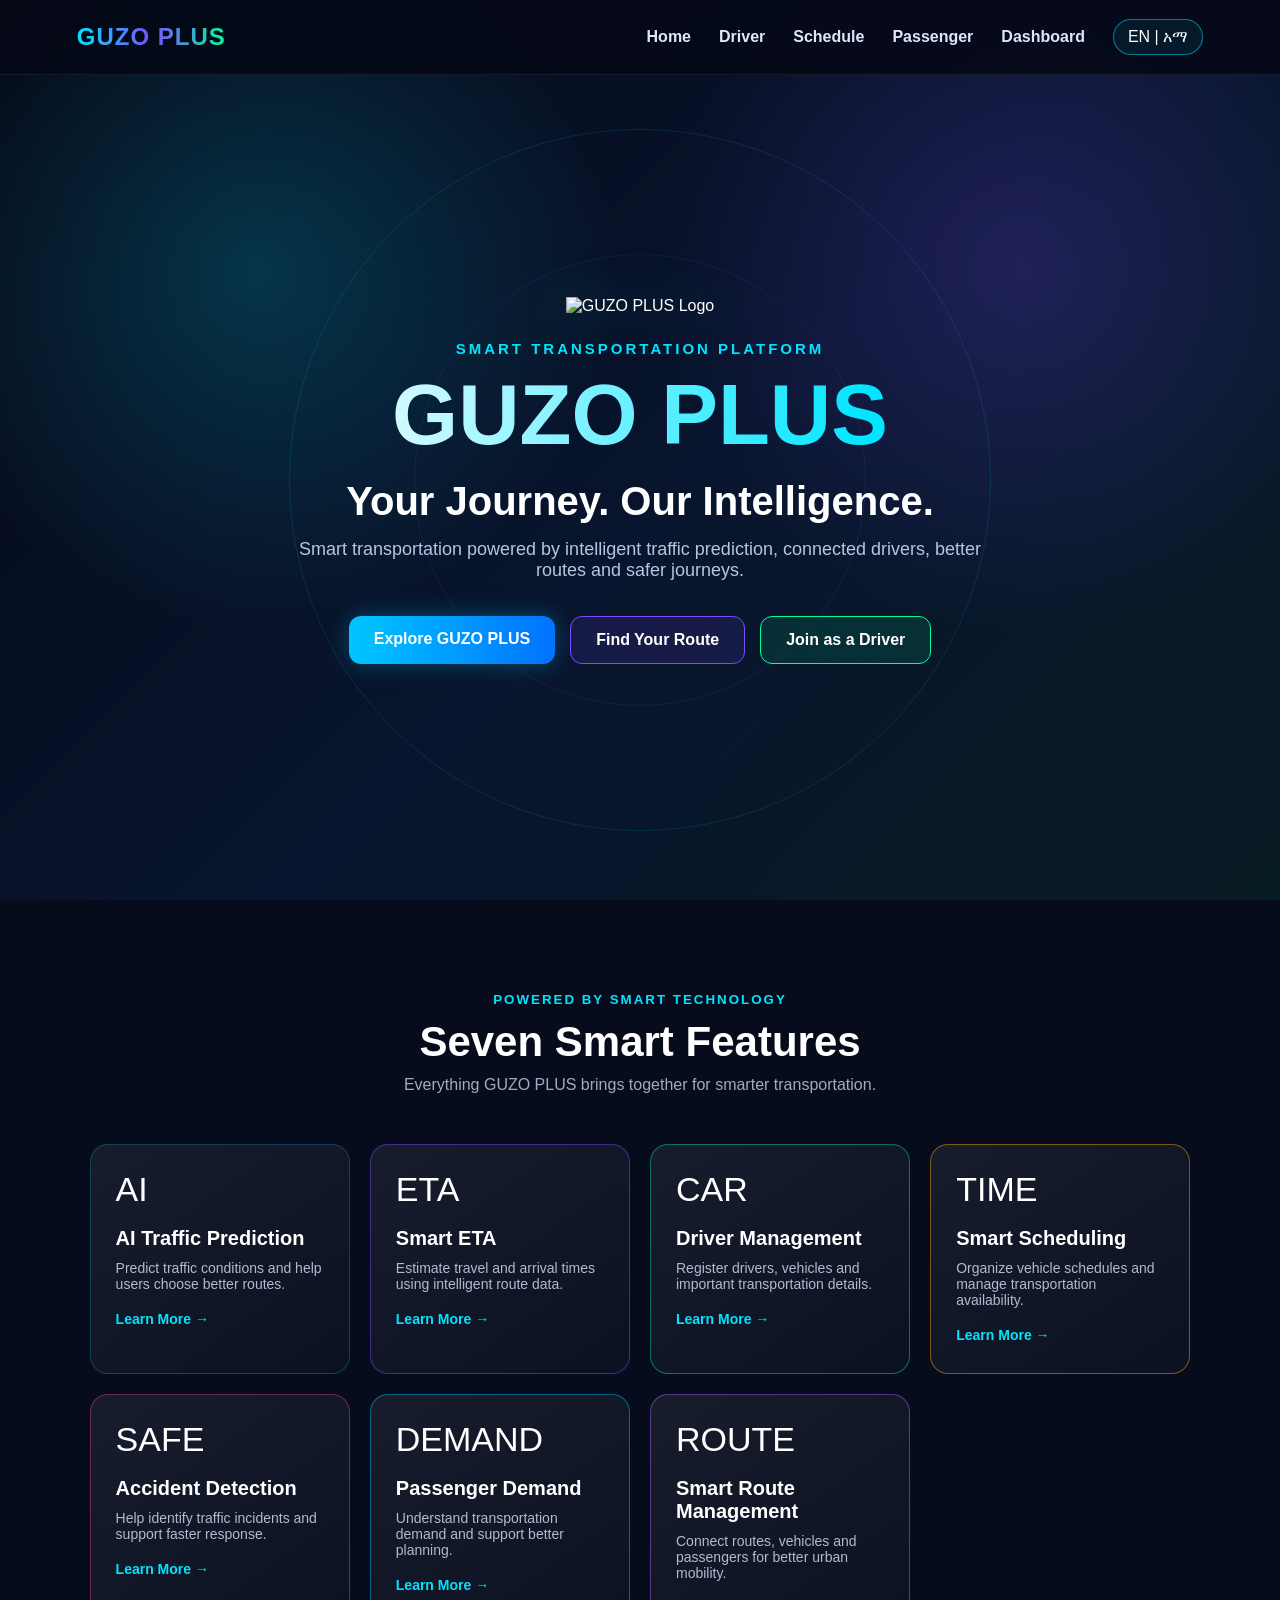
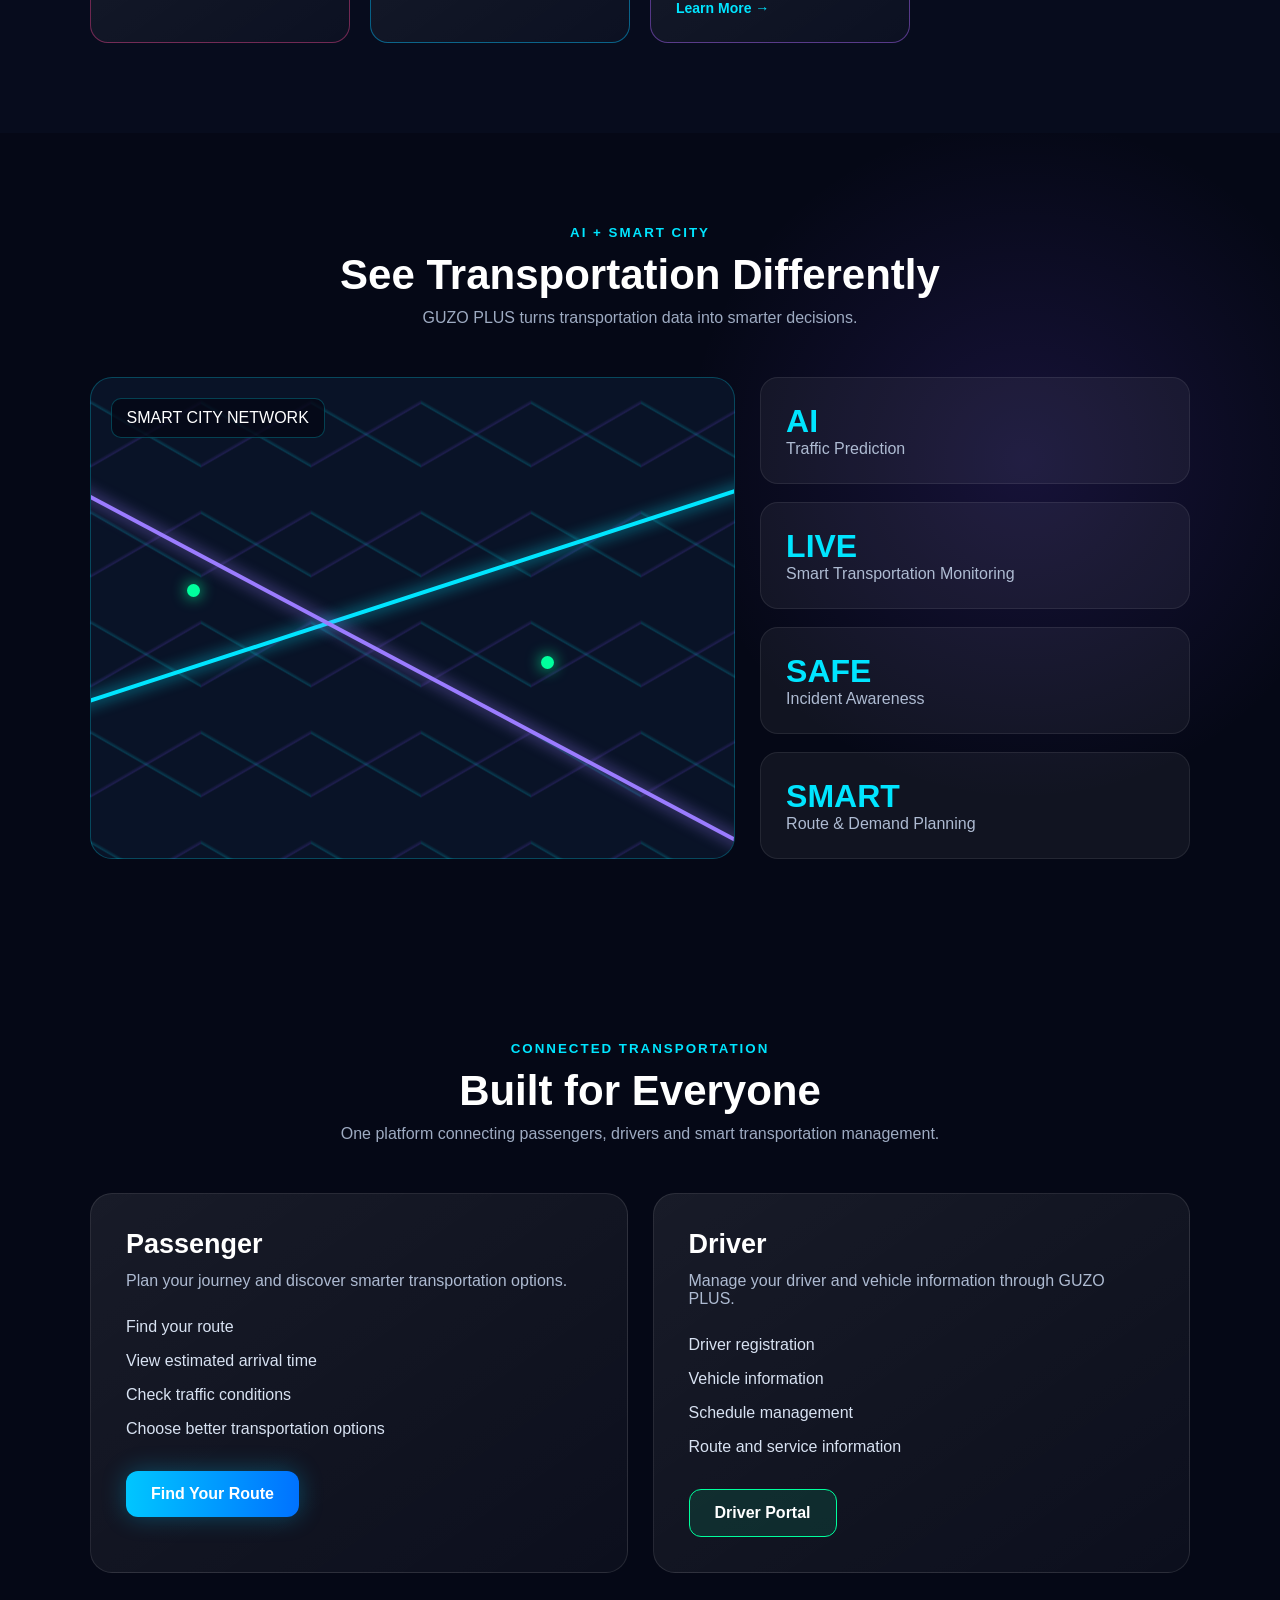
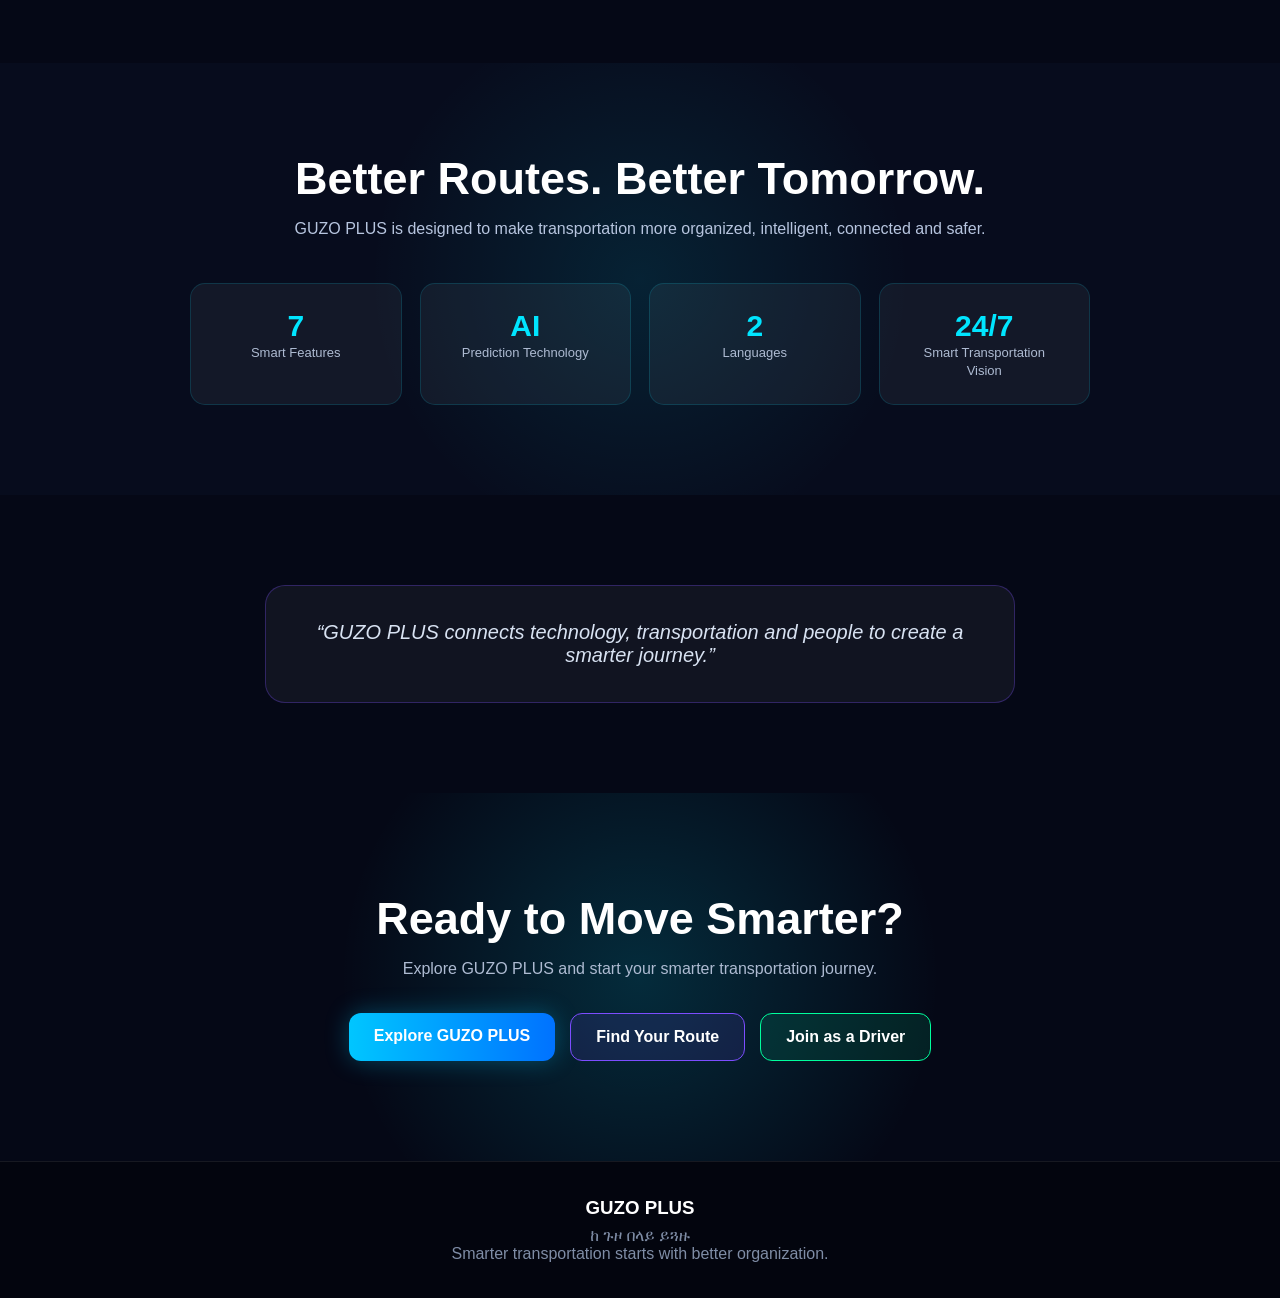
==== templates/index.html @ dc935cc4 "Initial GUZO PLUS prototype" ====
<!DOCTYPE html>
<html lang="en">
<head>
    <meta charset="UTF-8">
    <meta name="viewport" content="width=device-width, initial-scale=1.0">

    <title>GUZO PLUS | Smart Transportation</title>

    <style>
        * {
            margin: 0;
            padding: 0;
            box-sizing: border-box;
        }

        html {
            scroll-behavior: smooth;
        }

        body {
            font-family: Arial, Helvetica, sans-serif;
            background: #050816;
            color: white;
            overflow-x: hidden;
        }

        /* =========================
           NAVBAR
        ========================= */

        nav {
            position: fixed;
            top: 0;
            left: 0;
            width: 100%;
            height: 75px;
            padding: 0 6%;
            display: flex;
            align-items: center;
            justify-content: space-between;
            background: rgba(5, 8, 22, 0.88);
            backdrop-filter: blur(15px);
            border-bottom: 1px solid rgba(255,255,255,0.08);
            z-index: 1000;
        }

        .brand {
            font-size: 24px;
            font-weight: 800;
            letter-spacing: 1px;
        }

        .brand span {
            background: linear-gradient(90deg, #00e5ff, #7c4dff, #00ff9d);
            -webkit-background-clip: text;
            -webkit-text-fill-color: transparent;
        }

        .nav-links {
            display: flex;
            align-items: center;
            gap: 28px;
        }

        .nav-links a {
            color: #dce7ff;
            text-decoration: none;
            font-weight: 600;
            transition: 0.3s;
        }

        .nav-links a:hover {
            color: #00e5ff;
        }

        .language {
            border: 1px solid rgba(0,229,255,0.5);
            padding: 8px 14px;
            border-radius: 20px;
            color: white;
            background: rgba(0,229,255,0.08);
        }

        /* =========================
           HERO
        ========================= */

        .hero {
            min-height: 100vh;
            padding: 150px 7% 90px;
            display: flex;
            align-items: center;
            justify-content: center;
            text-align: center;
            position: relative;
            overflow: hidden;
            background:
                radial-gradient(circle at 20% 30%, rgba(0,229,255,0.18), transparent 30%),
                radial-gradient(circle at 80% 30%, rgba(124,77,255,0.20), transparent 30%),
                linear-gradient(135deg, #050816, #08152e 55%, #071b22);
        }

        .hero::before {
            content: "";
            position: absolute;
            width: 700px;
            height: 700px;
            border: 1px solid rgba(0,229,255,0.12);
            border-radius: 50%;
            animation: rotate 25s linear infinite;
        }

        .hero::after {
            content: "";
            position: absolute;
            width: 450px;
            height: 450px;
            border: 1px solid rgba(124,77,255,0.12);
            border-radius: 50%;
            animation: rotate 18s linear infinite reverse;
        }

        @keyframes rotate {
            from {
                transform: rotate(0deg);
            }
            to {
                transform: rotate(360deg);
            }
        }

        .hero-content {
            position: relative;
            z-index: 2;
            max-width: 900px;
        }

        .hero-logo {
            width: 130px;
            height: 130px;
            object-fit: contain;
            margin-bottom: 25px;
            filter: drop-shadow(0 0 25px rgba(0,229,255,0.35));
        }

        .mini-title {
            color: #00e5ff;
            font-size: 15px;
            font-weight: 700;
            letter-spacing: 3px;
            margin-bottom: 15px;
        }

        .hero h1 {
            font-size: clamp(45px, 7vw, 85px);
            line-height: 1;
            margin-bottom: 22px;
            background: linear-gradient(
                90deg,
                #ffffff,
                #00e5ff,
                #9b7cff,
                #ffffff
            );
            background-size: 250%;
            -webkit-background-clip: text;
            -webkit-text-fill-color: transparent;
            animation: shine 6s linear infinite;
        }

        @keyframes shine {
            0% {
                background-position: 0%;
            }
            100% {
                background-position: 250%;
            }
        }

        .hero h2 {
            font-size: clamp(24px, 4vw, 40px);
            margin-bottom: 15px;
        }

        .hero p {
            color: #b7c5df;
            font-size: 18px;
            max-width: 700px;
            margin: auto;
        }

        .buttons {
            margin-top: 35px;
            display: flex;
            justify-content: center;
            flex-wrap: wrap;
            gap: 15px;
        }

        .btn {
            display: inline-block;
            text-decoration: none;
            padding: 14px 25px;
            border-radius: 12px;
            font-weight: 700;
            transition: 0.3s;
        }

        .btn-primary {
            background: linear-gradient(90deg, #00c6ff, #0072ff);
            color: white;
            box-shadow: 0 0 25px rgba(0,198,255,0.3);
        }

        .btn-secondary {
            border: 1px solid #7c4dff;
            color: white;
            background: rgba(124,77,255,0.12);
        }

        .btn-green {
            border: 1px solid #00ff9d;
            color: white;
            background: rgba(0,255,157,0.10);
        }

        .btn:hover {
            transform: translateY(-4px);
            box-shadow: 0 10px 30px rgba(0,0,0,0.3);
        }

        /* =========================
           GENERAL SECTIONS
        ========================= */

        section {
            padding: 90px 7%;
            position: relative;
        }

        .section-title {
            text-align: center;
            margin-bottom: 50px;
        }

        .section-title small {
            color: #00e5ff;
            font-weight: 700;
            letter-spacing: 2px;
        }

        .section-title h2 {
            font-size: 42px;
            margin-top: 10px;
        }

        .section-title p {
            color: #9eabc2;
            margin-top: 10px;
        }

        /* =========================
           FEATURES
        ========================= */

        .features {
            background: #070c1d;
        }

        .feature-grid {
            max-width: 1200px;
            margin: auto;
            display: grid;
            grid-template-columns: repeat(4, 1fr);
            gap: 20px;
        }

        .feature-card {
            min-height: 230px;
            padding: 25px;
            border-radius: 18px;
            background: linear-gradient(
                145deg,
                rgba(255,255,255,0.07),
                rgba(255,255,255,0.025)
            );
            border: 1px solid rgba(0,229,255,0.22);
            transition: 0.35s;
            position: relative;
            overflow: hidden;
        }

        .feature-card:nth-child(2) {
            border-color: rgba(124,77,255,0.45);
        }

        .feature-card:nth-child(3) {
            border-color: rgba(0,255,157,0.40);
        }

        .feature-card:nth-child(4) {
            border-color: rgba(255,170,0,0.45);
        }

        .feature-card:nth-child(5) {
            border-color: rgba(255,70,150,0.40);
        }

        .feature-card:nth-child(6) {
            border-color: rgba(0,190,255,0.45);
        }

        .feature-card:nth-child(7) {
            border-color: rgba(170,100,255,0.45);
        }

        .feature-card:hover {
            transform: translateY(-10px);
            box-shadow: 0 0 30px rgba(0,229,255,0.15);
        }

        .feature-icon {
            font-size: 34px;
            margin-bottom: 18px;
        }

        .feature-card h3 {
            margin-bottom: 10px;
            font-size: 20px;
        }

        .feature-card p {
            color: #aebbd2;
            font-size: 14px;
            margin-bottom: 18px;
        }

        .learn {
            color: #00e5ff;
            text-decoration: none;
            font-weight: 700;
            font-size: 14px;
        }

        /* =========================
           SMART CITY
        ========================= */

        .smart-city {
            background:
                radial-gradient(circle at 80% 40%, rgba(124,77,255,0.15), transparent 30%),
                #050816;
        }

        .city-grid {
            max-width: 1200px;
            margin: auto;
            display: grid;
            grid-template-columns: 1.2fr 0.8fr;
            gap: 25px;
        }

        .map-box {
            min-height: 390px;
            border-radius: 22px;
            position: relative;
            overflow: hidden;
            background:
                linear-gradient(30deg, transparent 48%, rgba(0,229,255,0.18) 49%, transparent 51%),
                linear-gradient(-30deg, transparent 48%, rgba(124,77,255,0.18) 49%, transparent 51%),
                #091327;
            background-size: 110px 110px;
            border: 1px solid rgba(0,229,255,0.25);
        }

        .road {
            position: absolute;
            width: 120%;
            height: 4px;
            background: #00e5ff;
            box-shadow: 0 0 15px #00e5ff;
            transform: rotate(-18deg);
            top: 45%;
            left: -10%;
        }

        .road.two {
            background: #9b7cff;
            box-shadow: 0 0 15px #9b7cff;
            transform: rotate(28deg);
            top: 60%;
        }

        .car {
            position: absolute;
            width: 13px;
            height: 13px;
            border-radius: 50%;
            background: #00ff9d;
            box-shadow: 0 0 15px #00ff9d;
            animation: moveCar 5s linear infinite;
        }

        .car.one {
            top: 43%;
            left: 15%;
        }

        .car.two {
            top: 58%;
            left: 70%;
            animation-delay: 2s;
        }

        @keyframes moveCar {
            0% {
                transform: translateX(-50px);
            }
            100% {
                transform: translateX(500px);
            }
        }

        .map-label {
            position: absolute;
            top: 20px;
            left: 20px;
            background: rgba(5,8,22,0.8);
            padding: 10px 15px;
            border-radius: 10px;
            border: 1px solid rgba(0,229,255,0.25);
        }

        .stats {
            display: grid;
            gap: 18px;
        }

        .stat {
            padding: 25px;
            border-radius: 18px;
            background: rgba(255,255,255,0.05);
            border: 1px solid rgba(255,255,255,0.08);
        }

        .stat strong {
            display: block;
            font-size: 32px;
            color: #00e5ff;
        }

        .stat span {
            color: #aebbd2;
        }

        /* =========================
           PASSENGER / DRIVER
        ========================= */

        .access-grid {
            max-width: 1100px;
            margin: auto;
            display: grid;
            grid-template-columns: repeat(2, 1fr);
            gap: 25px;
        }

        .access-card {
            padding: 35px;
            border-radius: 22px;
            background: linear-gradient(
                145deg,
                rgba(255,255,255,0.08),
                rgba(255,255,255,0.03)
            );
            border: 1px solid rgba(255,255,255,0.1);
        }

        .access-card h3 {
            font-size: 27px;
            margin-bottom: 12px;
        }

        .access-card p {
            color: #aebbd2;
            margin-bottom: 20px;
        }

        .access-list {
            list-style: none;
            margin-bottom: 25px;
        }

        .access-list li {
            padding: 8px 0;
            color: #d8e2f2;
        }

        /* =========================
           VISION / STATS
        ========================= */

        .vision {
            text-align: center;
            background:
                radial-gradient(circle, rgba(0,229,255,0.10), transparent 40%),
                #070c1d;
        }

        .vision h2 {
            font-size: 45px;
            margin-bottom: 15px;
        }

        .vision p {
            color: #b7c5df;
            max-width: 700px;
            margin: auto;
        }

        .numbers {
            max-width: 900px;
            margin: 45px auto 0;
            display: grid;
            grid-template-columns: repeat(4, 1fr);
            gap: 18px;
        }

        .number-box {
            padding: 25px;
            border-radius: 15px;
            background: rgba(255,255,255,0.05);
            border: 1px solid rgba(0,229,255,0.15);
        }

        .number-box strong {
            display: block;
            font-size: 30px;
            color: #00e5ff;
        }

        .number-box span {
            color: #aebbd2;
            font-size: 13px;
        }

        /* =========================
           TESTIMONIAL
        ========================= */

        .testimonial {
            max-width: 750px;
            margin: auto;
            padding: 35px;
            border-radius: 20px;
            background: rgba(255,255,255,0.05);
            border: 1px solid rgba(124,77,255,0.3);
            text-align: center;
        }

        .testimonial p {
            color: #d8e2f2;
            font-size: 20px;
            font-style: italic;
        }

        /* =========================
           FINAL CTA
        ========================= */

        .final-cta {
            text-align: center;
            padding: 100px 7%;
            background:
                radial-gradient(circle at center, rgba(0,229,255,0.16), transparent 45%),
                #050816;
        }

        .final-cta h2 {
            font-size: 45px;
            margin-bottom: 15px;
        }

        .final-cta p {
            color: #aebbd2;
            margin-bottom: 30px;
        }

        /* =========================
           FOOTER
        ========================= */

        footer {
            padding: 35px 7%;
            text-align: center;
            background: #03050e;
            border-top: 1px solid rgba(255,255,255,0.08);
        }

        footer h3 {
            margin-bottom: 8px;
        }

        footer p {
            color: #7f8da6;
        }

        /* =========================
           RESPONSIVE
        ========================= */

        @media (max-width: 900px) {

            .nav-links {
                gap: 12px;
            }

            .feature-grid {
                grid-template-columns: repeat(2, 1fr);
            }

            .city-grid {
                grid-template-columns: 1fr;
            }

            .numbers {
                grid-template-columns: repeat(2, 1fr);
            }
        }

        @media (max-width: 650px) {

            nav {
                padding: 0 4%;
            }

            .brand {
                font-size: 19px;
            }

            .nav-links a:nth-child(3) {
                display: none;
            }

            .hero {
                padding-left: 5%;
                padding-right: 5%;
            }

            .hero-logo {
                width: 100px;
                height: 100px;
            }

            section {
                padding: 65px 5%;
            }

            .feature-grid,
            .access-grid,
            .numbers {
                grid-template-columns: 1fr;
            }

            .section-title h2,
            .vision h2,
            .final-cta h2 {
                font-size: 32px;
            }
        }
    </style>
</head>

<body>

<!-- =========================
     NAVBAR
========================= -->

<nav>

    <div class="brand">
        <span>GUZO PLUS</span>
    </div>

    <div class="nav-links">

        <a href="/">Home</a>

        <a href="/driver">Driver</a>

        <a href="/schedule">Schedule</a>

        <a href="/passenger">Passenger</a>

        <a href="/dashboard">Dashboard</a>

        <div class="language">
            EN | አማ
        </div>

    </div>

</nav>


<!-- =========================
     HERO
========================= -->

<section class="hero">

    <div class="hero-content">

        <img
            src="{{ url_for('static', filename='assets/guzo_plus_logo.png') }}"
            class="hero-logo"
            alt="GUZO PLUS Logo"
        >

        <div class="mini-title">
            SMART TRANSPORTATION PLATFORM
        </div>

        <h1>GUZO PLUS</h1>

        <h2>Your Journey. Our Intelligence.</h2>

        <p>
            Smart transportation powered by intelligent traffic prediction,
            connected drivers, better routes and safer journeys.
        </p>

        <div class="buttons">

            <a href="#features" class="btn btn-primary">
                Explore GUZO PLUS
            </a>

            <a href="/passenger" class="btn btn-secondary">
                Find Your Route
            </a>

            <a href="/driver" class="btn btn-green">
                Join as a Driver
            </a>

        </div>

    </div>

</section>


<!-- =========================
     7 FEATURES
========================= -->

<section class="features" id="features">

    <div class="section-title">

        <small>POWERED BY SMART TECHNOLOGY</small>

        <h2>Seven Smart Features</h2>

        <p>
            Everything GUZO PLUS brings together for smarter transportation.
        </p>

    </div>


    <div class="feature-grid">

        <div class="feature-card">
            <div class="feature-icon">AI</div>
            <h3>AI Traffic Prediction</h3>
            <p>
                Predict traffic conditions and help users choose better routes.
            </p>
            <a class="learn" href="/dashboard">Learn More →</a>
        </div>


        <div class="feature-card">
            <div class="feature-icon">ETA</div>
            <h3>Smart ETA</h3>
            <p>
                Estimate travel and arrival times using intelligent route data.
            </p>
            <a class="learn" href="/passenger">Learn More →</a>
        </div>


        <div class="feature-card">
            <div class="feature-icon">CAR</div>
            <h3>Driver Management</h3>
            <p>
                Register drivers, vehicles and important transportation details.
            </p>
            <a class="learn" href="/driver">Learn More →</a>
        </div>


        <div class="feature-card">
            <div class="feature-icon">TIME</div>
            <h3>Smart Scheduling</h3>
            <p>
                Organize vehicle schedules and manage transportation availability.
            </p>
            <a class="learn" href="/schedule">Learn More →</a>
        </div>


        <div class="feature-card">
            <div class="feature-icon">SAFE</div>
            <h3>Accident Detection</h3>
            <p>
                Help identify traffic incidents and support faster response.
            </p>
            <a class="learn" href="/dashboard">Learn More →</a>
        </div>


        <div class="feature-card">
            <div class="feature-icon">DEMAND</div>
            <h3>Passenger Demand</h3>
            <p>
                Understand transportation demand and support better planning.
            </p>
            <a class="learn" href="/dashboard">Learn More →</a>
        </div>


        <div class="feature-card">
            <div class="feature-icon">ROUTE</div>
            <h3>Smart Route Management</h3>
            <p>
                Connect routes, vehicles and passengers for better urban mobility.
            </p>
            <a class="learn" href="/passenger">Learn More →</a>
        </div>

    </div>

</section>


<!-- =========================
     SMART CITY
========================= -->

<section class="smart-city">

    <div class="section-title">

        <small>AI + SMART CITY</small>

        <h2>See Transportation Differently</h2>

        <p>
            GUZO PLUS turns transportation data into smarter decisions.
        </p>

    </div>


    <div class="city-grid">

        <div class="map-box">

            <div class="map-label">
                SMART CITY NETWORK
            </div>

            <div class="road"></div>
            <div class="road two"></div>

            <div class="car one"></div>
            <div class="car two"></div>

        </div>


        <div class="stats">

            <div class="stat">
                <strong>AI</strong>
                <span>Traffic Prediction</span>
            </div>

            <div class="stat">
                <strong>LIVE</strong>
                <span>Smart Transportation Monitoring</span>
            </div>

            <div class="stat">
                <strong>SAFE</strong>
                <span>Incident Awareness</span>
            </div>

            <div class="stat">
                <strong>SMART</strong>
                <span>Route & Demand Planning</span>
            </div>

        </div>

    </div>

</section>


<!-- =========================
     PASSENGER + DRIVER
========================= -->

<section>

    <div class="section-title">

        <small>CONNECTED TRANSPORTATION</small>

        <h2>Built for Everyone</h2>

        <p>
            One platform connecting passengers, drivers and smart transportation management.
        </p>

    </div>


    <div class="access-grid">

        <div class="access-card">

            <h3>Passenger</h3>

            <p>
                Plan your journey and discover smarter transportation options.
            </p>

            <ul class="access-list">
                <li>Find your route</li>
                <li>View estimated arrival time</li>
                <li>Check traffic conditions</li>
                <li>Choose better transportation options</li>
            </ul>

            <a href="/passenger" class="btn btn-primary">
                Find Your Route
            </a>

        </div>


        <div class="access-card">

            <h3>Driver</h3>

            <p>
                Manage your driver and vehicle information through GUZO PLUS.
            </p>

            <ul class="access-list">
                <li>Driver registration</li>
                <li>Vehicle information</li>
                <li>Schedule management</li>
                <li>Route and service information</li>
            </ul>

            <a href="/driver" class="btn btn-green">
                Driver Portal
            </a>

        </div>

    </div>

</section>


<!-- =========================
     VISION + STATISTICS
========================= -->

<section class="vision">

    <h2>Better Routes. Better Tomorrow.</h2>

    <p>
        GUZO PLUS is designed to make transportation more organized,
        intelligent, connected and safer.
    </p>


    <div class="numbers">

        <div class="number-box">
            <strong>7</strong>
            <span>Smart Features</span>
        </div>

        <div class="number-box">
            <strong>AI</strong>
            <span>Prediction Technology</span>
        </div>

        <div class="number-box">
            <strong>2</strong>
            <span>Languages</span>
        </div>

        <div class="number-box">
            <strong>24/7</strong>
            <span>Smart Transportation Vision</span>
        </div>

    </div>

</section>


<!-- =========================
     TESTIMONIAL
========================= -->

<section>

    <div class="testimonial">

        <p>
            “GUZO PLUS connects technology, transportation and people
            to create a smarter journey.”
        </p>

    </div>

</section>


<!-- =========================
     FINAL CTA
========================= -->

<section class="final-cta">

    <h2>Ready to Move Smarter?</h2>

    <p>
        Explore GUZO PLUS and start your smarter transportation journey.
    </p>

    <div class="buttons">

        <a href="#features" class="btn btn-primary">
            Explore GUZO PLUS
        </a>

        <a href="/passenger" class="btn btn-secondary">
            Find Your Route
        </a>

        <a href="/driver" class="btn btn-green">
            Join as a Driver
        </a>

    </div>

</section>


<!-- =========================
     FOOTER
========================= -->

<footer>

    <h3>GUZO PLUS</h3>

    <p>
        ከ ጉዞ በላይ ይጓዙ
    </p>

    <p>
        Smarter transportation starts with better organization.
    </p>

</footer>

</body>
</html>
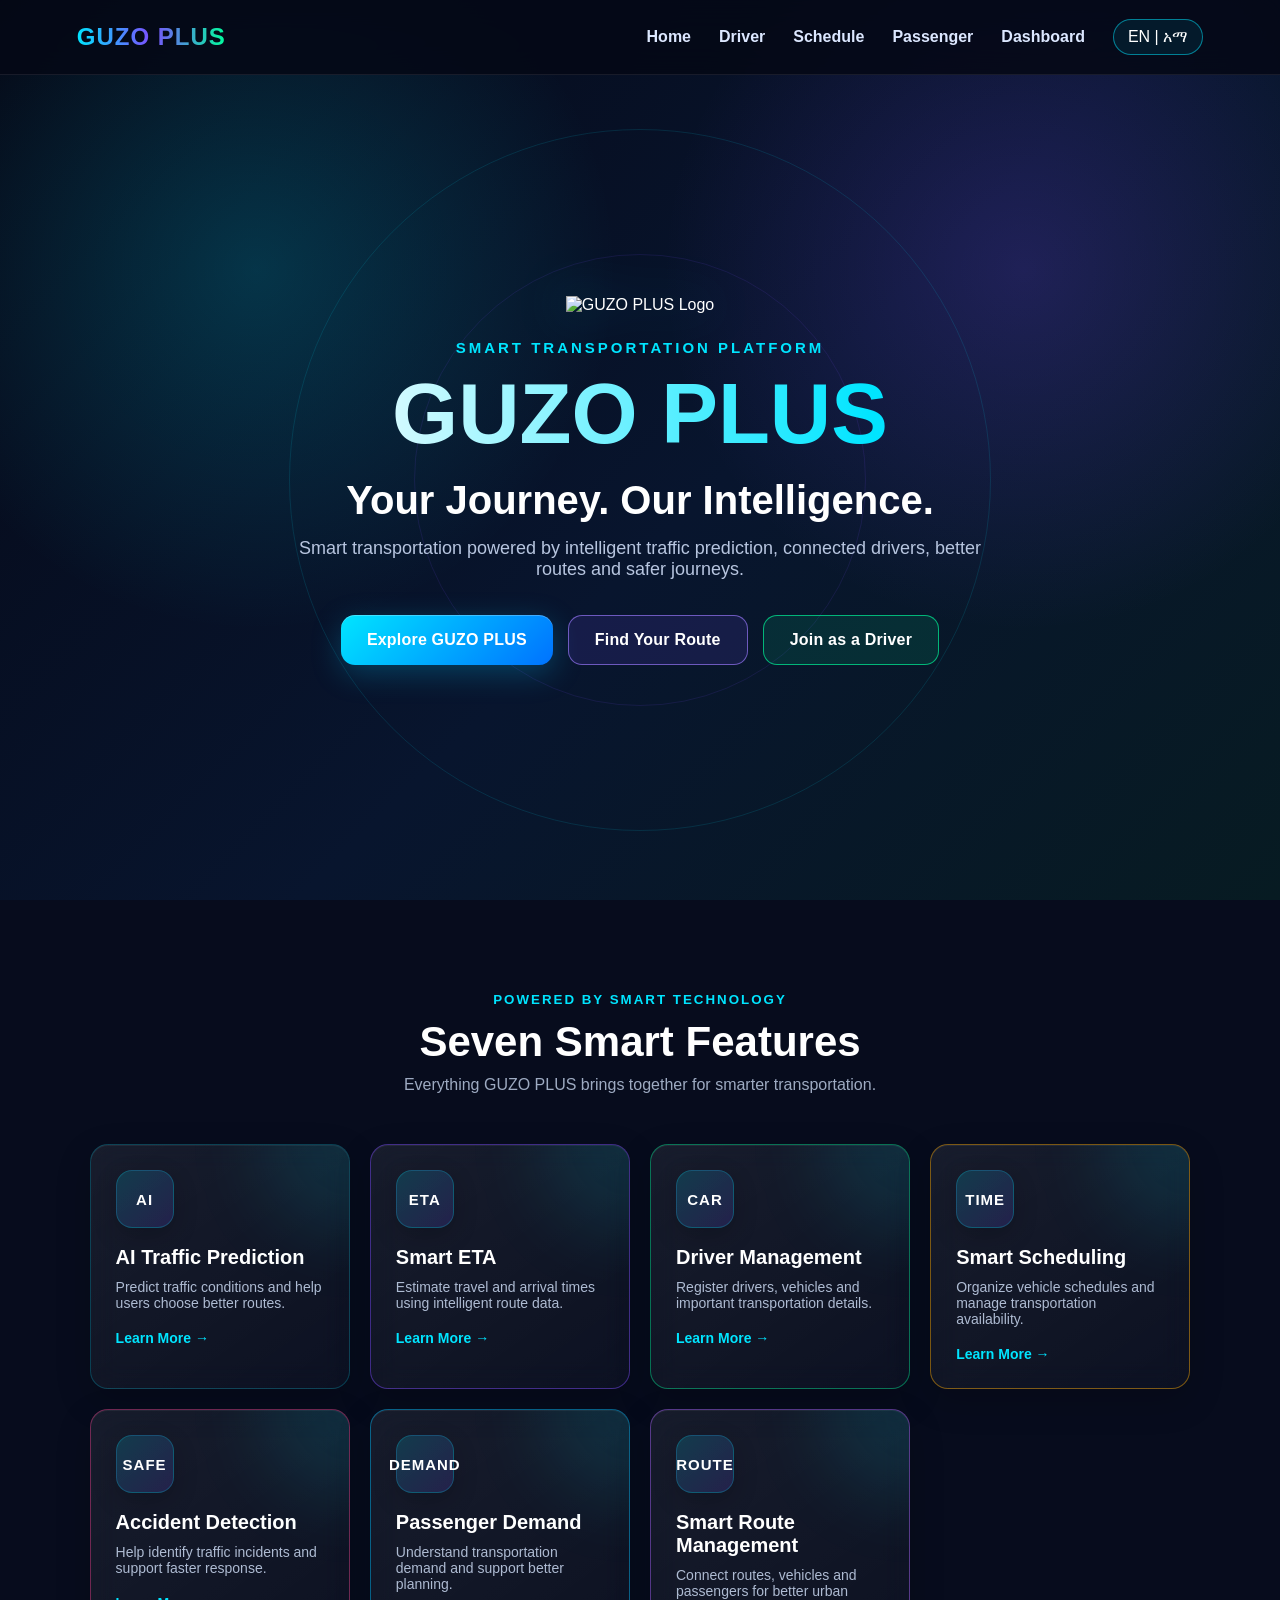
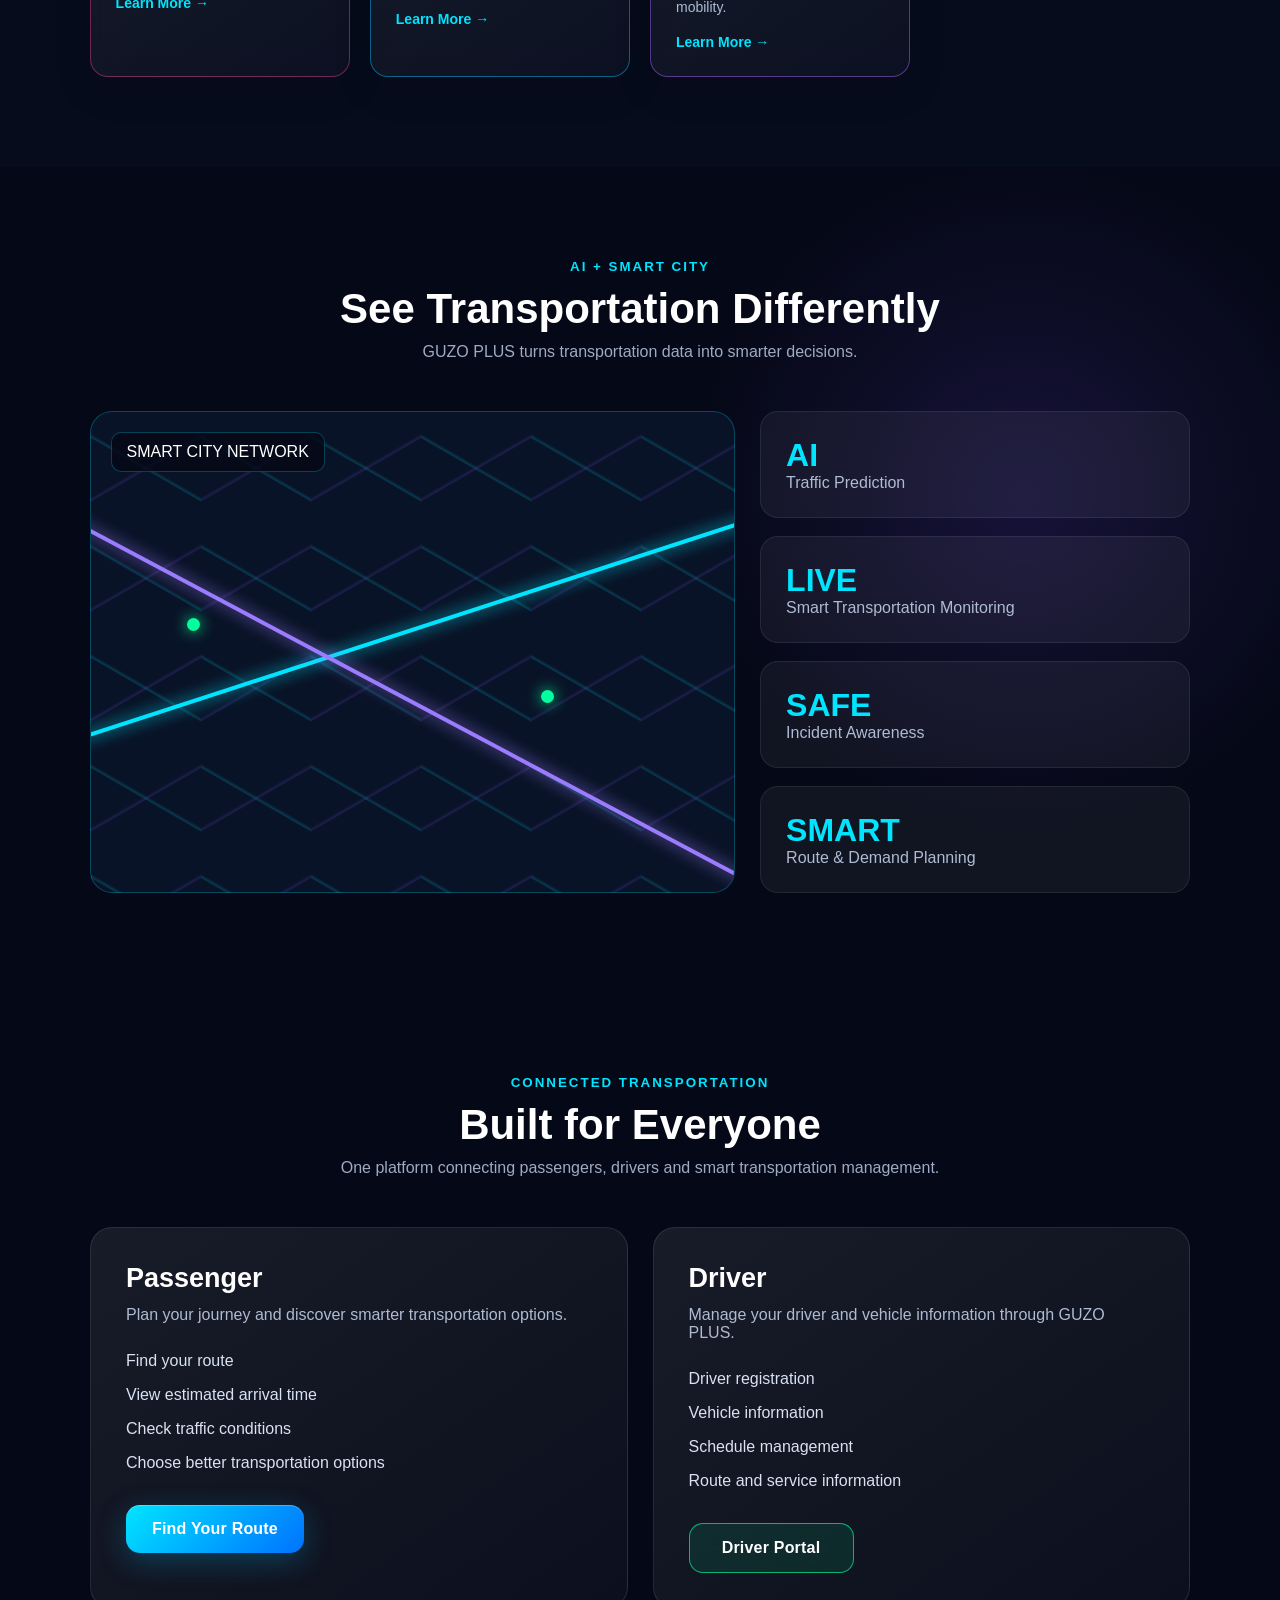
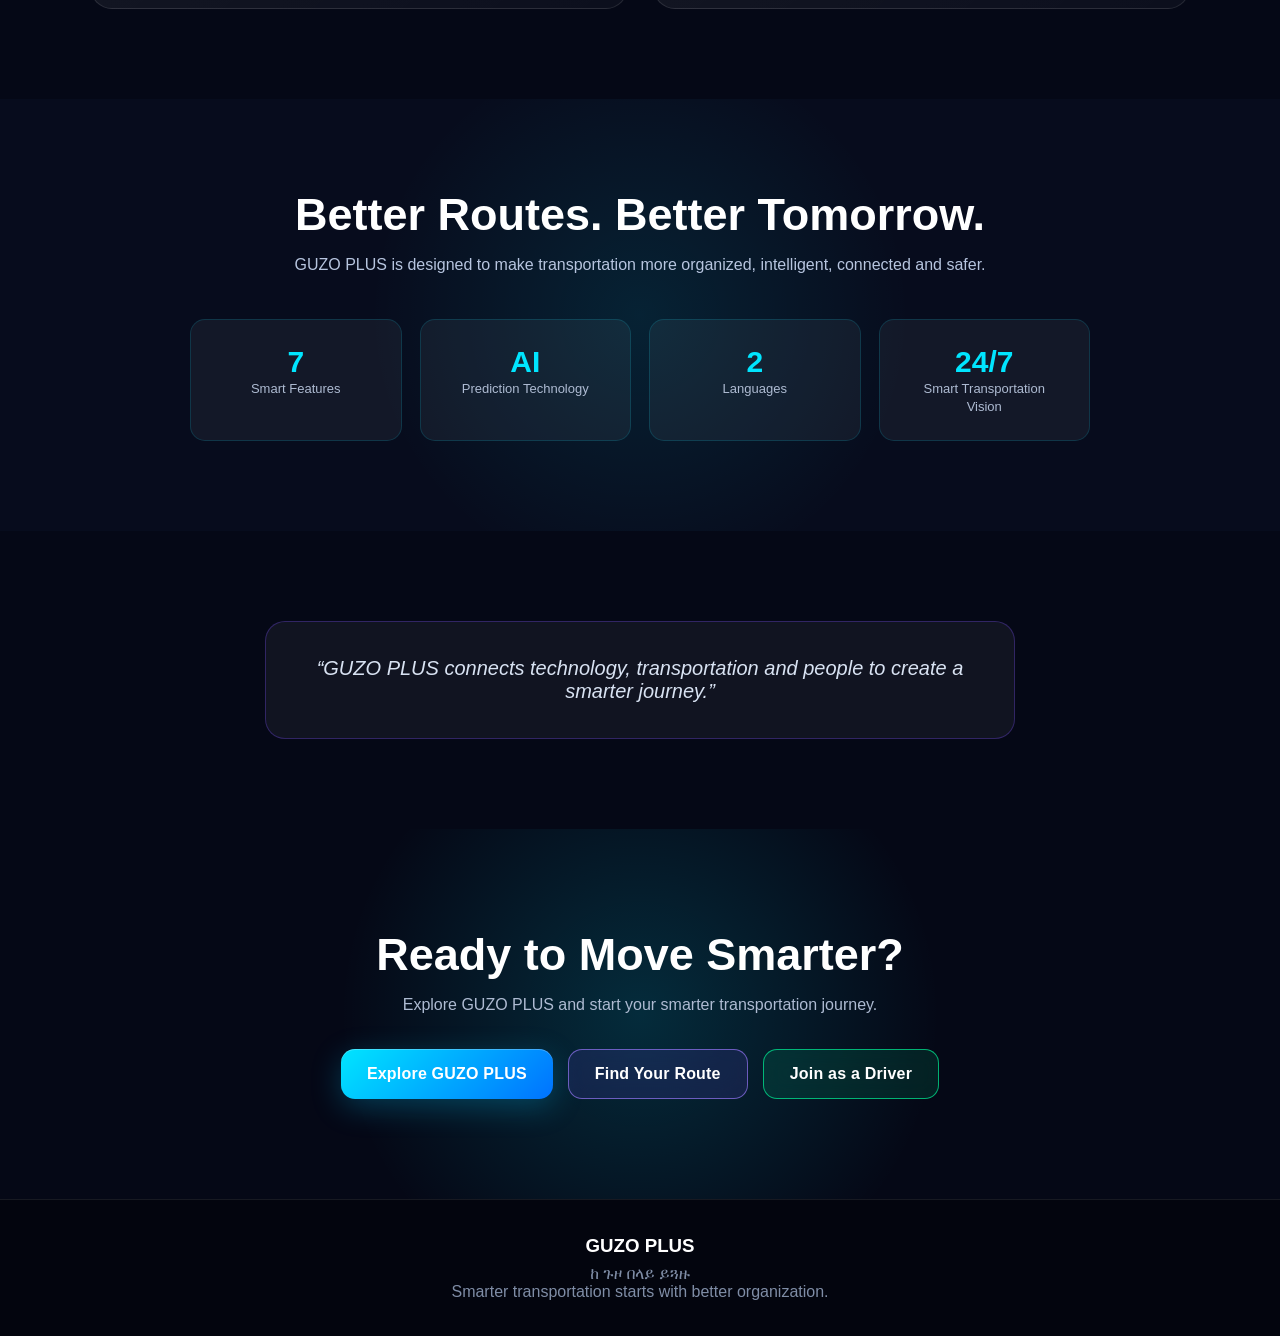
==== commit 07892bb7: "Finalize GUZO PLUS dashboard language and pages" ====
--- a/templates/index.html
+++ b/templates/index.html
@@ -668,7 +668,221 @@
                 font-size: 32px;
             }
         }
-    </style>
+    
+/* ==========================================
+   GUZO PLUS PREMIUM HOMEPAGE POLISH
+========================================== */
+
+.btn {
+    position: relative;
+    display: inline-flex;
+    align-items: center;
+    justify-content: center;
+    gap: 8px;
+    min-width: 165px;
+    padding: 15px 26px;
+    border-radius: 14px;
+    font-weight: 800;
+    letter-spacing: .2px;
+    overflow: hidden;
+    cursor: pointer;
+    transition:
+        transform .25s ease,
+        box-shadow .25s ease,
+        border-color .25s ease;
+}
+
+.btn::before {
+    content: "";
+    position: absolute;
+    inset: 0;
+    background: linear-gradient(
+        120deg,
+        transparent 20%,
+        rgba(255,255,255,.22) 50%,
+        transparent 80%
+    );
+    transform: translateX(-120%);
+    transition: transform .6s ease;
+}
+
+.btn:hover::before {
+    transform: translateX(120%);
+}
+
+.btn:hover {
+    transform: translateY(-5px) scale(1.02);
+}
+
+.btn:active {
+    transform: translateY(-1px) scale(.98);
+}
+
+.btn-primary {
+    background: linear-gradient(135deg, #00e5ff, #0072ff);
+    box-shadow:
+        0 8px 30px rgba(0,198,255,.25),
+        inset 0 1px 0 rgba(255,255,255,.25);
+}
+
+.btn-primary:hover {
+    box-shadow:
+        0 14px 40px rgba(0,198,255,.40),
+        0 0 25px rgba(0,229,255,.20);
+}
+
+.btn-secondary {
+    border: 1px solid rgba(155,124,255,.65);
+    background: rgba(124,77,255,.13);
+    backdrop-filter: blur(12px);
+}
+
+.btn-secondary:hover {
+    border-color: #9b7cff;
+    background: rgba(124,77,255,.23);
+    box-shadow: 0 12px 35px rgba(124,77,255,.22);
+}
+
+.btn-green {
+    border: 1px solid rgba(0,255,157,.65);
+    background: rgba(0,255,157,.10);
+    backdrop-filter: blur(12px);
+}
+
+.btn-green:hover {
+    border-color: #00ff9d;
+    background: rgba(0,255,157,.18);
+    box-shadow: 0 12px 35px rgba(0,255,157,.20);
+}
+
+/* FEATURE CARDS */
+
+.feature-card {
+    transform: translateY(0);
+    backdrop-filter: blur(14px);
+    box-shadow:
+        0 12px 35px rgba(0,0,0,.18),
+        inset 0 1px 0 rgba(255,255,255,.06);
+}
+
+.feature-card::before {
+    content: "";
+    position: absolute;
+    width: 180px;
+    height: 180px;
+    right: -90px;
+    top: -90px;
+    border-radius: 50%;
+    background: rgba(0,229,255,.10);
+    filter: blur(35px);
+    transition: .4s ease;
+}
+
+.feature-card:hover {
+    transform: translateY(-12px);
+    border-color: rgba(0,229,255,.55);
+    box-shadow:
+        0 22px 50px rgba(0,0,0,.30),
+        0 0 35px rgba(0,229,255,.12);
+}
+
+.feature-card:hover::before {
+    transform: scale(1.4);
+}
+
+.feature-icon {
+    width: 58px;
+    height: 58px;
+    display: flex;
+    align-items: center;
+    justify-content: center;
+    margin-bottom: 18px;
+    border-radius: 16px;
+    background: linear-gradient(
+        135deg,
+        rgba(0,229,255,.16),
+        rgba(124,77,255,.16)
+    );
+    border: 1px solid rgba(0,229,255,.22);
+    box-shadow: 0 8px 25px rgba(0,0,0,.20);
+    font-size: 15px;
+    font-weight: 900;
+    letter-spacing: 1px;
+}
+
+.learn {
+    display: inline-flex;
+    align-items: center;
+    gap: 6px;
+    transition: .25s ease;
+}
+
+.learn:hover {
+    transform: translateX(5px);
+    text-shadow: 0 0 12px rgba(0,229,255,.55);
+}
+
+/* HERO POLISH */
+
+.hero-content {
+    animation: heroEnter .8s ease-out both;
+}
+
+@keyframes heroEnter {
+    from {
+        opacity: 0;
+        transform: translateY(20px);
+    }
+    to {
+        opacity: 1;
+        transform: translateY(0);
+    }
+}
+
+.hero-logo {
+    animation:
+        logoFloat 4s ease-in-out infinite,
+        logoGlow 3s ease-in-out infinite alternate;
+}
+
+@keyframes logoFloat {
+    0%, 100% {
+        transform: translateY(0);
+    }
+    50% {
+        transform: translateY(-8px);
+    }
+}
+
+@keyframes logoGlow {
+    from {
+        filter: drop-shadow(0 0 18px rgba(0,229,255,.25));
+    }
+    to {
+        filter: drop-shadow(0 0 32px rgba(0,229,255,.55));
+    }
+}
+
+/* MOBILE */
+
+@media (max-width: 650px) {
+
+    .buttons {
+        flex-direction: column;
+        align-items: stretch;
+    }
+
+    .btn {
+        width: 100%;
+        min-width: 0;
+    }
+
+    .feature-card:hover {
+        transform: translateY(-5px);
+    }
+}
+
+</style>
 </head>
 
 <body>
